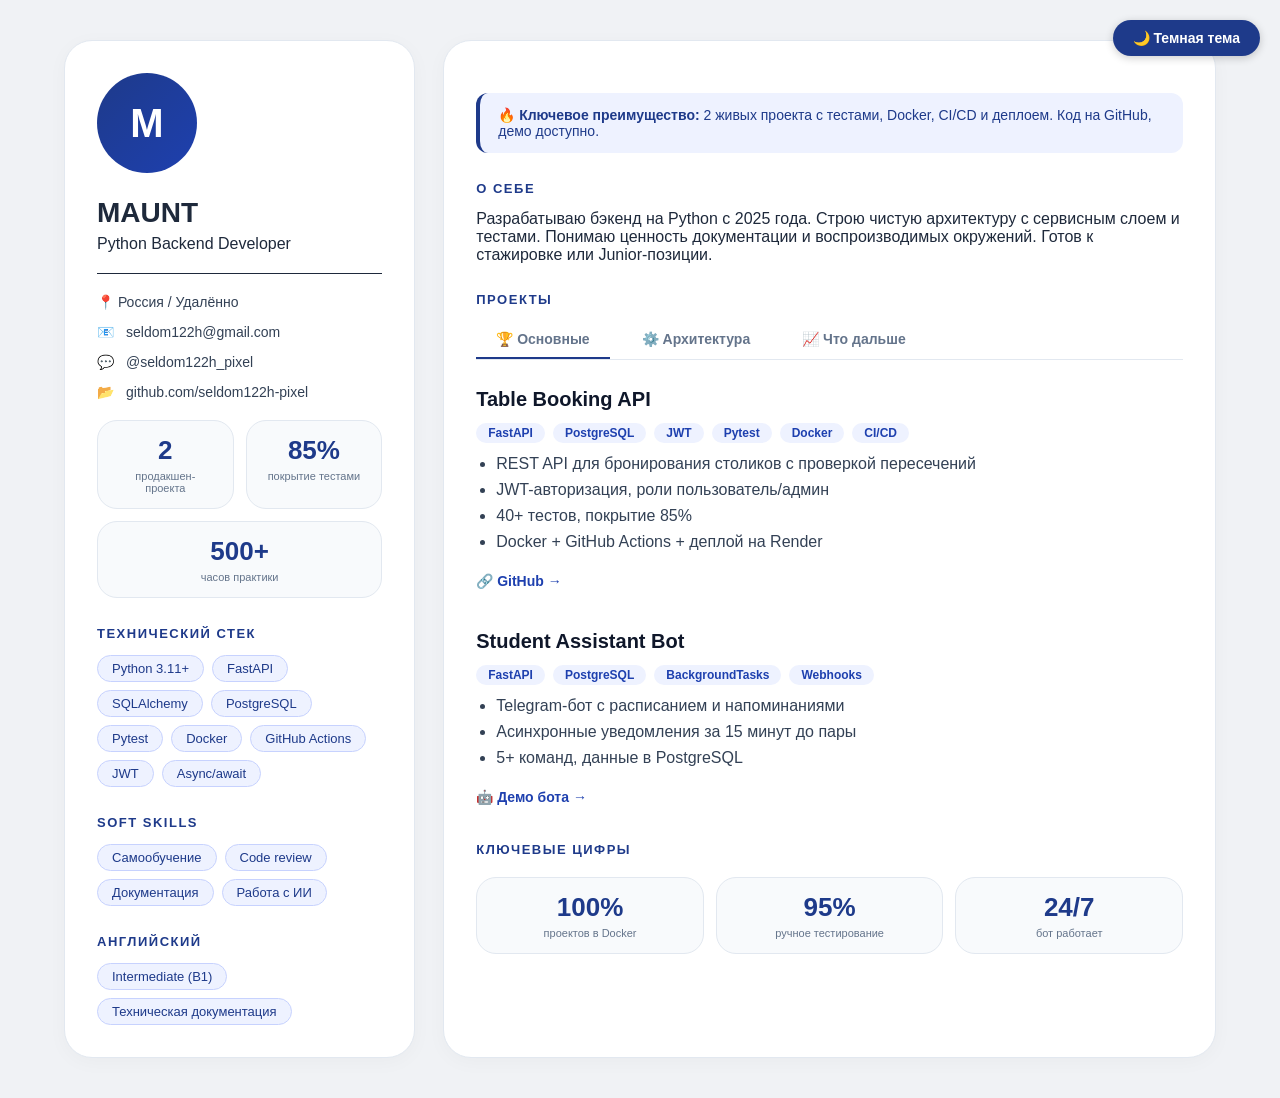
==== index.html @ f8ac6fe6 "add Резюме" ====
<!DOCTYPE html>
<html lang="ru">
<head>
    <meta charset="UTF-8">
    <meta name="viewport" content="width=device-width, initial-scale=1.0">
    <title>MAUNT | Python Backend Developer</title>
    <style>
        * {
            margin: 0;
            padding: 0;
            box-sizing: border-box;
        }

        body {
            font-family: 'Inter', -apple-system, BlinkMacSystemFont, 'Segoe UI', sans-serif;
            transition: background 0.3s ease, color 0.3s ease;
        }

        /* Light theme (default) */
        body.light {
            background: #f0f2f5;
            color: #1e293b;
        }
        body.light .sidebar,
        body.light .main-content {
            background: white;
            border: 1px solid #e2e8f0;
            box-shadow: 0 4px 20px rgba(0,0,0,0.03);
        }
        body.light .skill-tag {
            background: #eef2ff;
            border: 1px solid #c7d2fe;
            color: #1e3a8a;
        }
        body.light .stat-card {
            background: #f8fafc;
            border: 1px solid #e2e8f0;
        }
        body.light .code-block {
            background: #f1f5f9;
            border: 1px solid #e2e8f0;
            color: #0f172a;
        }
        body.light .highlight {
            background: #eef2ff;
            color: #1e3a8a;
        }
        body.light .contact-item,
        body.light .project-list li {
            color: #334155;
        }
        body.light .project-title {
            color: #0f172a;
        }

        /* Dark theme */
        body.dark {
            background: #0a0f1a;
            color: #e2e8f0;
        }
        body.dark .sidebar,
        body.dark .main-content {
            background: #0f172a;
            border: 1px solid #1e293b;
            box-shadow: 0 4px 20px rgba(0,0,0,0.3);
        }
        body.dark .skill-tag {
            background: #1e293b;
            border: 1px solid #334155;
            color: #93c5fd;
        }
        body.dark .stat-card {
            background: #0f172a;
            border: 1px solid #1e293b;
        }
        body.dark .code-block {
            background: #0a0f1a;
            border: 1px solid #1e293b;
            color: #cbd5e1;
        }
        body.dark .highlight {
            background: #1e2a4a;
            color: #93c5fd;
        }
        body.dark .contact-item,
        body.dark .project-list li {
            color: #cbd5e1;
        }
        body.dark .project-title {
            color: white;
        }
        body.dark .name {
            color: white;
        }
        body.dark .title {
            color: #60a5fa;
            border-bottom-color: #1e293b;
        }
        body.dark .section-title {
            color: #60a5fa;
        }
        body.dark .tab-btn {
            color: #94a3b8;
        }
        body.dark .tab-btn.active {
            color: #60a5fa;
            border-bottom-color: #3b82f6;
        }

        .container {
            max-width: 1200px;
            margin: 0 auto;
            padding: 40px 24px;
        }

        /* Theme toggle button */
        .theme-toggle {
            position: fixed;
            top: 20px;
            right: 20px;
            background: #1e3a8a;
            color: white;
            border: none;
            border-radius: 40px;
            padding: 10px 20px;
            font-size: 14px;
            font-weight: 600;
            cursor: pointer;
            z-index: 1000;
            transition: 0.2s;
            box-shadow: 0 2px 8px rgba(0,0,0,0.2);
        }
        .theme-toggle:hover {
            background: #1e40af;
            transform: scale(1.02);
        }
        body.dark .theme-toggle {
            background: #3b82f6;
        }

        /* Grid */
        .two-columns {
            display: grid;
            grid-template-columns: 1fr 2.2fr;
            gap: 28px;
        }

        /* Cards */
        .sidebar, .main-content {
            border-radius: 28px;
            padding: 32px;
            transition: all 0.2s;
        }

        /* Avatar - always dark blue */
        .avatar {
            width: 100px;
            height: 100px;
            background: linear-gradient(135deg, #1e3a8a, #1e40af);
            border-radius: 50%;
            display: flex;
            align-items: center;
            justify-content: center;
            margin-bottom: 24px;
        }
        .avatar span {
            font-size: 40px;
            font-weight: 600;
            color: white;
        }

        .name {
            font-size: 28px;
            font-weight: 700;
            margin-bottom: 6px;
        }
        .title {
            font-size: 16px;
            font-weight: 500;
            margin-bottom: 20px;
            padding-bottom: 20px;
            border-bottom: 1px solid;
        }

        /* Contact items */
        .contact-item {
            display: flex;
            align-items: center;
            gap: 12px;
            margin-bottom: 14px;
            font-size: 14px;
            transition: 0.2s;
        }
        .contact-item:hover {
            transform: translateX(4px);
        }
        body.light .contact-item:hover { color: #1e3a8a; }
        body.dark .contact-item:hover { color: white; }
        .contact-item a {
            text-decoration: none;
            transition: 0.2s;
        }
        body.light .contact-item a { color: #334155; }
        body.dark .contact-item a { color: #cbd5e1; }
        body.light .contact-item a:hover { color: #1e40af; }
        body.dark .contact-item a:hover { color: #60a5fa; }

        /* Section titles - dark blue accent always */
        .section-title {
            font-size: 13px;
            font-weight: 700;
            text-transform: uppercase;
            letter-spacing: 1.5px;
            color: #1e3a8a;
            margin: 28px 0 14px 0;
        }
        body.dark .section-title {
            color: #60a5fa;
        }

        /* Skills tags */
        .skill-list {
            display: flex;
            flex-wrap: wrap;
            gap: 8px;
        }
        .skill-tag {
            padding: 5px 14px;
            border-radius: 30px;
            font-size: 13px;
            font-weight: 500;
            transition: all 0.2s;
            cursor: default;
        }
        .skill-tag:hover {
            transform: scale(1.02);
        }
        body.light .skill-tag:hover {
            background: #dbeafe;
            border-color: #1e40af;
        }
        body.dark .skill-tag:hover {
            background: #334155;
            border-color: #3b82f6;
            color: white;
        }

        /* Stats cards */
        .stats {
            display: flex;
            gap: 12px;
            margin: 20px 0;
            flex-wrap: wrap;
        }
        .stat-card {
            border-radius: 20px;
            padding: 14px 18px;
            text-align: center;
            flex: 1;
            min-width: 90px;
            transition: 0.2s;
        }
        .stat-card:hover {
            transform: translateY(-3px);
        }
        body.light .stat-card:hover {
            border-color: #1e40af;
            background: white;
        }
        body.dark .stat-card:hover {
            border-color: #3b82f6;
            background: #1e2a4a;
        }
        .stat-number {
            font-size: 26px;
            font-weight: 700;
            color: #1e3a8a;
        }
        body.dark .stat-number {
            color: #60a5fa;
        }
        .stat-label {
            font-size: 11px;
            margin-top: 4px;
        }
        body.light .stat-label { color: #64748b; }
        body.dark .stat-label { color: #94a3b8; }

        /* Projects */
        .project {
            margin-bottom: 32px;
            padding: 4px 0;
        }
        .project-header {
            display: flex;
            justify-content: space-between;
            align-items: baseline;
            flex-wrap: wrap;
            margin-bottom: 8px;
        }
        .project-title {
            font-size: 20px;
            font-weight: 700;
        }
        .project-stack {
            display: flex;
            flex-wrap: wrap;
            gap: 8px;
            margin: 12px 0;
        }
        .project-stack span {
            padding: 3px 12px;
            border-radius: 20px;
            font-size: 12px;
            font-weight: 600;
        }
        body.light .project-stack span {
            background: #eef2ff;
            color: #1e40af;
        }
        body.dark .project-stack span {
            background: #1e293b;
            color: #93c5fd;
        }
        .project-list {
            padding-left: 20px;
            margin: 12px 0;
        }
        .project-list li {
            margin-bottom: 8px;
        }
        .project-link {
            display: inline-block;
            margin-top: 10px;
            font-weight: 600;
            font-size: 14px;
            transition: 0.2s;
            text-decoration: none;
        }
        body.light .project-link { color: #1e40af; }
        body.dark .project-link { color: #60a5fa; }
        .project-link:hover {
            transform: translateX(3px);
        }
        body.light .project-link:hover { color: #0f2b6d; }
        body.dark .project-link:hover { color: #93c5fd; }

        /* Highlight banner */
        .highlight {
            border-left: 4px solid #1e3a8a;
            padding: 14px 18px;
            border-radius: 12px;
            margin: 20px 0;
            font-size: 14px;
            font-weight: 500;
        }
        body.dark .highlight {
            border-left-color: #3b82f6;
        }

        /* Tabs */
        .tabs-container {
            display: flex;
            gap: 12px;
            margin-bottom: 24px;
            border-bottom: 1px solid;
        }
        body.light .tabs-container { border-bottom-color: #e2e8f0; }
        body.dark .tabs-container { border-bottom-color: #1e293b; }
        .tab-btn {
            background: none;
            border: none;
            padding: 10px 20px;
            font-size: 14px;
            font-weight: 600;
            cursor: pointer;
            transition: 0.2s;
            border-bottom: 2px solid transparent;
        }
        body.light .tab-btn { color: #64748b; }
        body.dark .tab-btn { color: #94a3b8; }
        .tab-btn:hover {
            color: #1e3a8a;
        }
        body.dark .tab-btn:hover { color: #93c5fd; }
        .tab-btn.active {
            color: #1e3a8a;
            border-bottom-color: #1e3a8a;
        }
        body.dark .tab-btn.active {
            color: #60a5fa;
            border-bottom-color: #3b82f6;
        }

        .tab-content {
            transition: 0.2s;
        }

        /* Code block */
        .code-block {
            border-radius: 12px;
            padding: 16px;
            font-family: 'Fira Code', monospace;
            font-size: 13px;
            overflow-x: auto;
            margin: 16px 0;
        }
        body.light .code-block {
            background: #f1f5f9;
            border: 1px solid #e2e8f0;
            color: #0f172a;
        }
        body.dark .code-block {
            background: #0a0f1a;
            border: 1px solid #1e293b;
            color: #cbd5e1;
        }

        hr {
            margin: 20px 0;
            border: none;
            border-top: 1px solid;
        }
        body.light hr { border-top-color: #e2e8f0; }
        body.dark hr { border-top-color: #1e293b; }

        @media (max-width: 900px) {
            .two-columns {
                grid-template-columns: 1fr;
            }
            .theme-toggle {
                top: 10px;
                right: 10px;
                padding: 6px 12px;
                font-size: 12px;
            }
        }
    </style>
</head>
<body class="light">
    <button class="theme-toggle" id="themeToggle">🌙 Темная тема</button>

    <div class="container">
        <div class="two-columns">
            <!-- LEFT COLUMN -->
            <div class="sidebar">
                <div class="avatar">
                    <span>M</span>
                </div>
                <div class="name">MAUNT</div>
                <div class="title">Python Backend Developer</div>

                <div class="contact-item">📍 Россия / Удалённо</div>
                <div class="contact-item">📧 <a href="mailto:seldom122h@gmail.com">seldom122h@gmail.com</a></div>
                <div class="contact-item">💬 <a href="https://t.me/seldom122h_pixel" target="_blank">@seldom122h_pixel</a></div>
                <div class="contact-item">📂 <a href="https://github.com/seldom122h-pixel" target="_blank">github.com/seldom122h-pixel</a></div>

                <div class="stats">
                    <div class="stat-card">
                        <div class="stat-number">2</div>
                        <div class="stat-label">продакшен-проекта</div>
                    </div>
                    <div class="stat-card">
                        <div class="stat-number">85%</div>
                        <div class="stat-label">покрытие тестами</div>
                    </div>
                    <div class="stat-card">
                        <div class="stat-number">500+</div>
                        <div class="stat-label">часов практики</div>
                    </div>
                </div>

                <div class="section-title">Технический стек</div>
                <div class="skill-list">
                    <span class="skill-tag">Python 3.11+</span>
                    <span class="skill-tag">FastAPI</span>
                    <span class="skill-tag">SQLAlchemy</span>
                    <span class="skill-tag">PostgreSQL</span>
                    <span class="skill-tag">Pytest</span>
                    <span class="skill-tag">Docker</span>
                    <span class="skill-tag">GitHub Actions</span>
                    <span class="skill-tag">JWT</span>
                    <span class="skill-tag">Async/await</span>
                </div>

                <div class="section-title">Soft skills</div>
                <div class="skill-list">
                    <span class="skill-tag">Самообучение</span>
                    <span class="skill-tag">Code review</span>
                    <span class="skill-tag">Документация</span>
                    <span class="skill-tag">Работа с ИИ</span>
                </div>

                <div class="section-title">Английский</div>
                <div class="skill-list">
                    <span class="skill-tag">Intermediate (B1)</span>
                    <span class="skill-tag">Техническая документация</span>
                </div>
            </div>

            <!-- RIGHT COLUMN -->
            <div class="main-content">
                <div class="highlight">
                    🔥 <strong>Ключевое преимущество:</strong> 2 живых проекта с тестами, Docker, CI/CD и деплоем. Код на GitHub, демо доступно.
                </div>

                <div class="section-title">О себе</div>
                <p>Разрабатываю бэкенд на Python с 2025 года. Строю чистую архитектуру с сервисным слоем и тестами. Понимаю ценность документации и воспроизводимых окружений. Готов к стажировке или Junior-позиции.</p>

                <div class="section-title">Проекты</div>
                <div class="tabs-container">
                    <button class="tab-btn active" data-tab="tab1">🏆 Основные</button>
                    <button class="tab-btn" data-tab="tab2">⚙️ Архитектура</button>
                    <button class="tab-btn" data-tab="tab3">📈 Что дальше</button>
                </div>

                <div id="tab1" class="tab-content">
                    <div class="project">
                        <div class="project-header">
                            <div class="project-title">Table Booking API</div>
                        </div>
                        <div class="project-stack">
                            <span>FastAPI</span><span>PostgreSQL</span><span>JWT</span><span>Pytest</span><span>Docker</span><span>CI/CD</span>
                        </div>
                        <ul class="project-list">
                            <li>REST API для бронирования столиков с проверкой пересечений</li>
                            <li>JWT-авторизация, роли пользователь/админ</li>
                            <li>40+ тестов, покрытие 85%</li>
                            <li>Docker + GitHub Actions + деплой на Render</li>
                        </ul>
                        <a href="#" class="project-link">🔗 GitHub →</a>
                    </div>

                    <div class="project">
                        <div class="project-header">
                            <div class="project-title">Student Assistant Bot</div>
                        </div>
                        <div class="project-stack">
                            <span>FastAPI</span><span>PostgreSQL</span><span>BackgroundTasks</span><span>Webhooks</span>
                        </div>
                        <ul class="project-list">
                            <li>Telegram-бот с расписанием и напоминаниями</li>
                            <li>Асинхронные уведомления за 15 минут до пары</li>
                            <li>5+ команд, данные в PostgreSQL</li>
                        </ul>
                        <a href="#" class="project-link">🤖 Демо бота →</a>
                    </div>
                </div>

                <div id="tab2" class="tab-content" style="display: none;">
                    <ul class="project-list">
                        <li><strong>Service Layer</strong> — бизнес-логика вынесена из эндпоинтов</li>
                        <li><strong>Repository pattern</strong> — абстракция над SQLAlchemy</li>
                        <li><strong>DI через Depends</strong> (FastAPI)</li>
                        <li><strong>Alembic</strong> — версионирование схемы БД</li>
                        <li><strong>Ruff + pre-commit</strong> — единый стиль кода</li>
                    </ul>
                    <div class="code-block">
                        # Пример сервисного слоя<br>
                        class BookingService:<br>
                        &nbsp;&nbsp;&nbsp;&nbsp;def create_booking(self, data):<br>
                        &nbsp;&nbsp;&nbsp;&nbsp;&nbsp;&nbsp;&nbsp;&nbsp;if self._is_conflict(data):<br>
                        &nbsp;&nbsp;&nbsp;&nbsp;&nbsp;&nbsp;&nbsp;&nbsp;&nbsp;&nbsp;&nbsp;&nbsp;raise ConflictError()<br>
                        &nbsp;&nbsp;&nbsp;&nbsp;&nbsp;&nbsp;&nbsp;&nbsp;return self.repo.create(data)
                    </div>
                </div>

                <div id="tab3" class="tab-content" style="display: none;">
                    <div class="skill-list" style="margin-bottom: 16px;">
                        <span class="skill-tag">async/asyncpg</span>
                        <span class="skill-tag">Kafka (basic)</span>
                        <span class="skill-tag">K8s (minikube)</span>
                        <span class="skill-tag">Prometheus</span>
                    </div>
                    <p style="font-size: 14px;">Ежедневно практикуюсь, читаю статьи. Следующие 6 месяцев — углубление в асинхронность и микросервисы.</p>
                </div>

                <div class="section-title">Ключевые цифры</div>
                <div class="stats">
                    <div class="stat-card">
                        <div class="stat-number">100%</div>
                        <div class="stat-label">проектов в Docker</div>
                    </div>
                    <div class="stat-card">
                        <div class="stat-number">95%</div>
                        <div class="stat-label">ручное тестирование</div>
                    </div>
                    <div class="stat-card">
                        <div class="stat-number">24/7</div>
                        <div class="stat-label">бот работает</div>
                    </div>
                </div>
            </div>
        </div>
    </div>

    <script>
        // Theme toggle
        const themeToggle = document.getElementById('themeToggle');
        const body = document.body;

        themeToggle.addEventListener('click', () => {
            if (body.classList.contains('light')) {
                body.classList.remove('light');
                body.classList.add('dark');
                themeToggle.textContent = '☀️ Светлая тема';
            } else {
                body.classList.remove('dark');
                body.classList.add('light');
                themeToggle.textContent = '🌙 Темная тема';
            }
        });

        // Tabs logic
        const tabs = document.querySelectorAll('.tab-btn');
        const contents = document.querySelectorAll('.tab-content');

        tabs.forEach(btn => {
            btn.addEventListener('click', () => {
                const tabId = btn.getAttribute('data-tab');
                tabs.forEach(b => b.classList.remove('active'));
                contents.forEach(c => c.style.display = 'none');
                btn.classList.add('active');
                document.getElementById(tabId).style.display = 'block';
            });
        });
    </script>
</body>
</html>
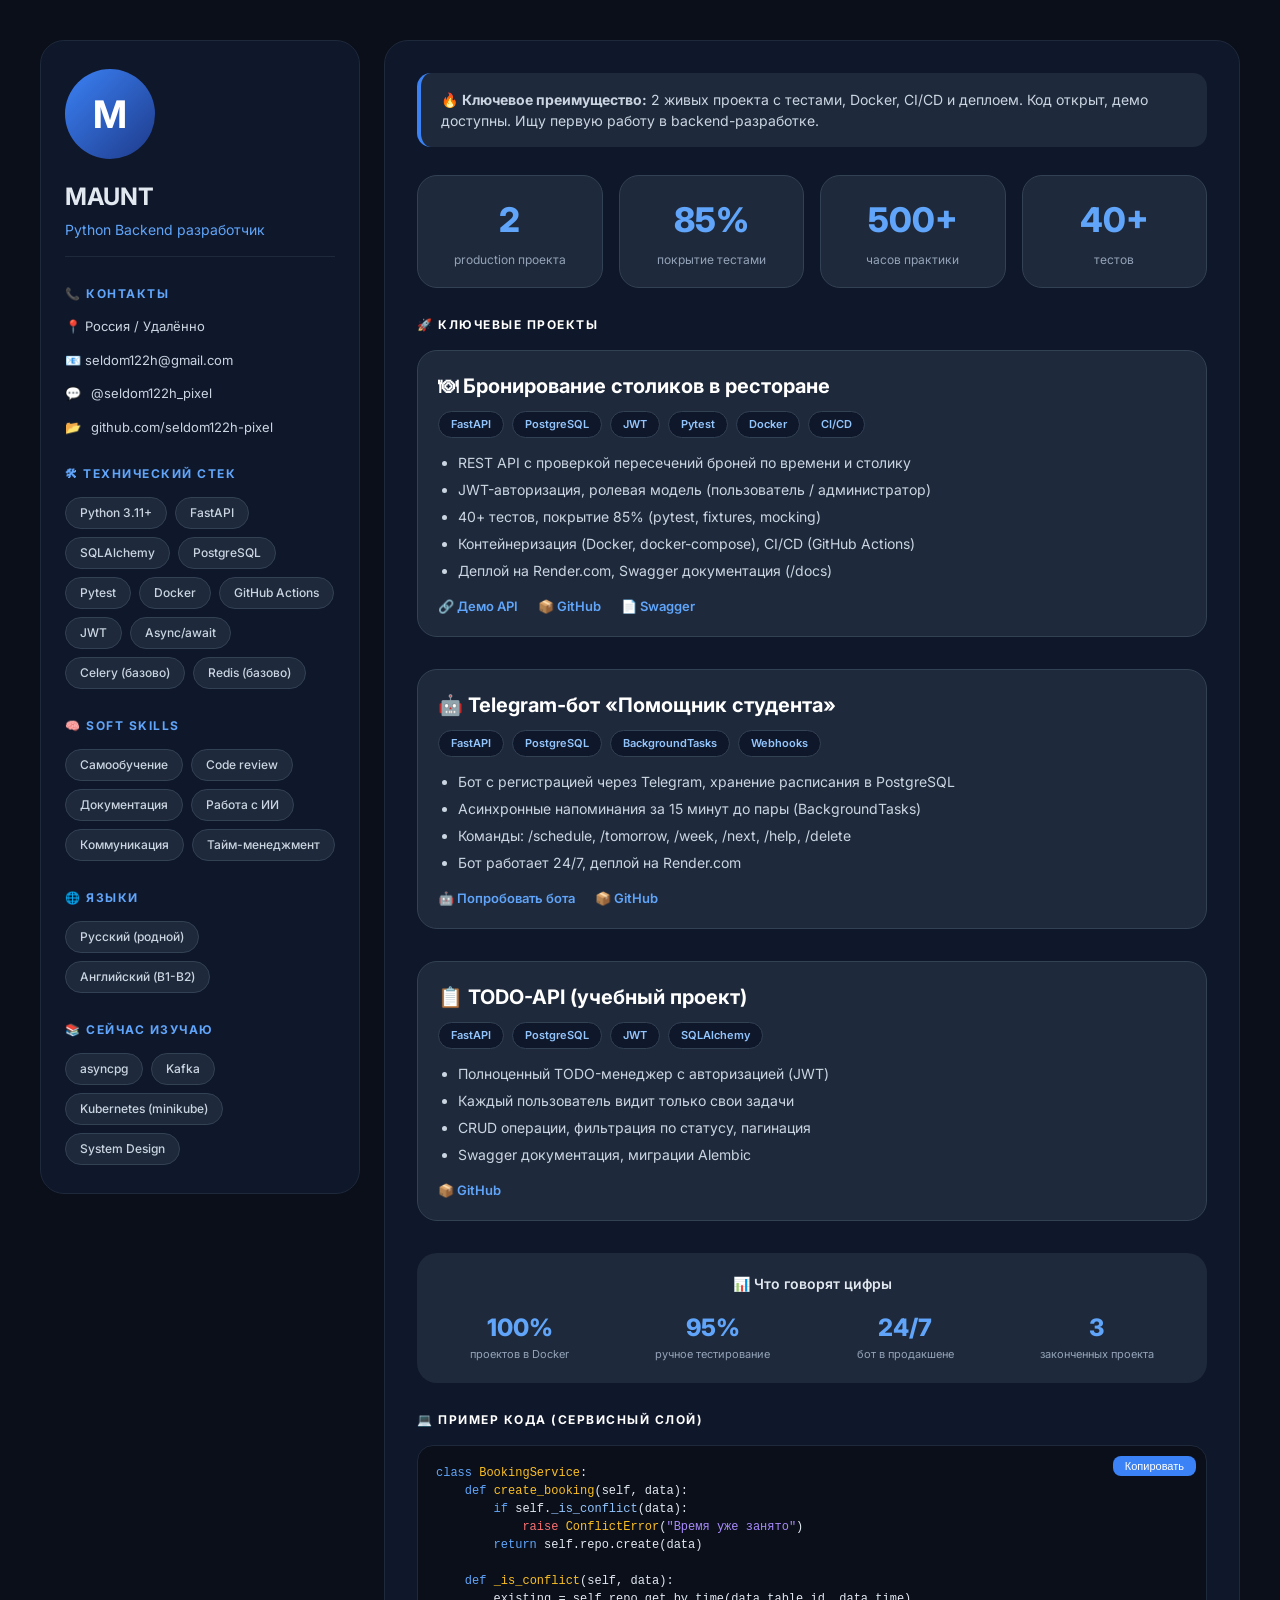
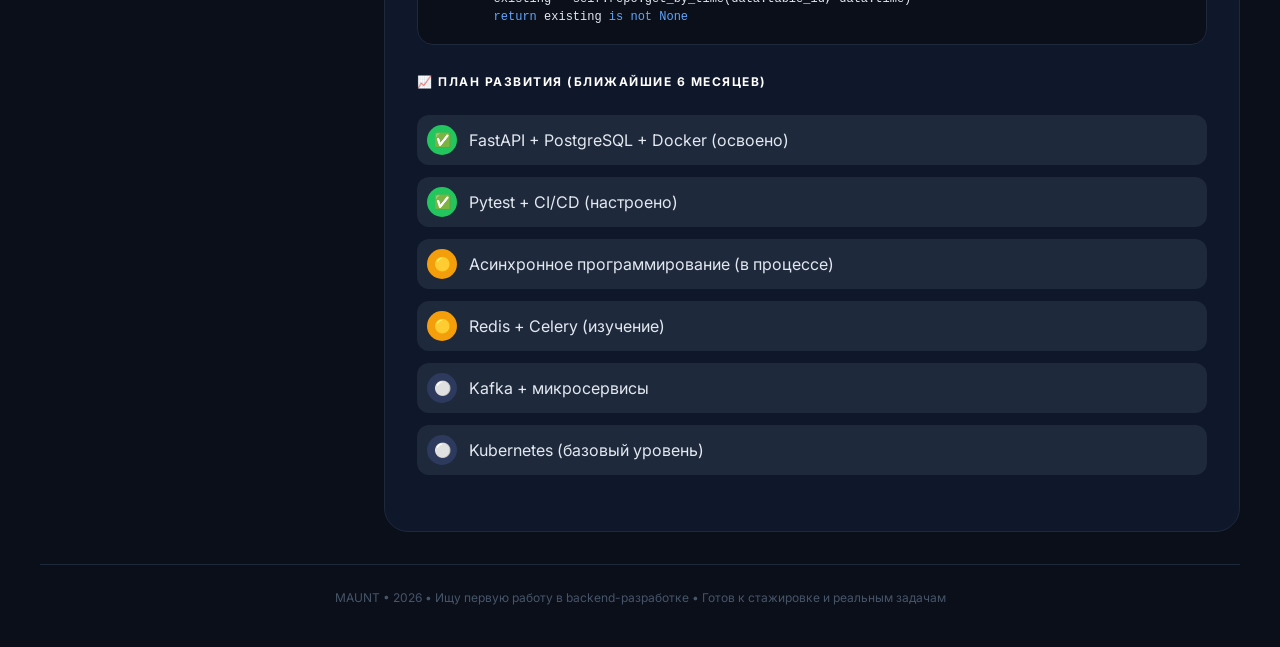
==== commit 3f547a14: "Изменил резюме" ====
--- a/index.html
+++ b/index.html
@@ -3,7 +3,8 @@
 <head>
     <meta charset="UTF-8">
     <meta name="viewport" content="width=device-width, initial-scale=1.0">
-    <title>MAUNT | Python Backend Developer</title>
+    <title>MAUNT | Python Backend разработчик</title>
+    <link href="https://fonts.googleapis.com/css2?family=Inter:opsz,wght@14..32,400;14..32,500;14..32,600;14..32,700;14..32,800&display=swap" rel="stylesheet">
     <style>
         * {
             margin: 0;
@@ -12,453 +13,436 @@
         }
 
         body {
-            font-family: 'Inter', -apple-system, BlinkMacSystemFont, 'Segoe UI', sans-serif;
-            transition: background 0.3s ease, color 0.3s ease;
-        }
-
-        /* Light theme (default) */
-        body.light {
-            background: #f0f2f5;
-            color: #1e293b;
-        }
-        body.light .sidebar,
-        body.light .main-content {
-            background: white;
-            border: 1px solid #e2e8f0;
-            box-shadow: 0 4px 20px rgba(0,0,0,0.03);
-        }
-        body.light .skill-tag {
-            background: #eef2ff;
-            border: 1px solid #c7d2fe;
-            color: #1e3a8a;
-        }
-        body.light .stat-card {
-            background: #f8fafc;
-            border: 1px solid #e2e8f0;
-        }
-        body.light .code-block {
-            background: #f1f5f9;
-            border: 1px solid #e2e8f0;
-            color: #0f172a;
-        }
-        body.light .highlight {
-            background: #eef2ff;
-            color: #1e3a8a;
-        }
-        body.light .contact-item,
-        body.light .project-list li {
-            color: #334155;
-        }
-        body.light .project-title {
-            color: #0f172a;
-        }
-
-        /* Dark theme */
-        body.dark {
+            font-family: 'Inter', sans-serif;
             background: #0a0f1a;
             color: #e2e8f0;
-        }
-        body.dark .sidebar,
-        body.dark .main-content {
-            background: #0f172a;
-            border: 1px solid #1e293b;
-            box-shadow: 0 4px 20px rgba(0,0,0,0.3);
-        }
-        body.dark .skill-tag {
-            background: #1e293b;
-            border: 1px solid #334155;
-            color: #93c5fd;
-        }
-        body.dark .stat-card {
-            background: #0f172a;
-            border: 1px solid #1e293b;
-        }
-        body.dark .code-block {
-            background: #0a0f1a;
-            border: 1px solid #1e293b;
-            color: #cbd5e1;
-        }
-        body.dark .highlight {
-            background: #1e2a4a;
-            color: #93c5fd;
-        }
-        body.dark .contact-item,
-        body.dark .project-list li {
-            color: #cbd5e1;
-        }
-        body.dark .project-title {
-            color: white;
-        }
-        body.dark .name {
-            color: white;
-        }
-        body.dark .title {
-            color: #60a5fa;
-            border-bottom-color: #1e293b;
-        }
-        body.dark .section-title {
-            color: #60a5fa;
-        }
-        body.dark .tab-btn {
-            color: #94a3b8;
-        }
-        body.dark .tab-btn.active {
-            color: #60a5fa;
-            border-bottom-color: #3b82f6;
+            line-height: 1.5;
+            padding: 40px 20px;
         }
 
         .container {
             max-width: 1200px;
             margin: 0 auto;
-            padding: 40px 24px;
-        }
-
-        /* Theme toggle button */
-        .theme-toggle {
-            position: fixed;
-            top: 20px;
-            right: 20px;
-            background: #1e3a8a;
-            color: white;
-            border: none;
-            border-radius: 40px;
-            padding: 10px 20px;
-            font-size: 14px;
-            font-weight: 600;
-            cursor: pointer;
-            z-index: 1000;
-            transition: 0.2s;
-            box-shadow: 0 2px 8px rgba(0,0,0,0.2);
-        }
-        .theme-toggle:hover {
-            background: #1e40af;
-            transform: scale(1.02);
-        }
-        body.dark .theme-toggle {
-            background: #3b82f6;
-        }
-
-        /* Grid */
+        }
+
+        /* ДВЕ КОЛОНКИ */
         .two-columns {
             display: grid;
-            grid-template-columns: 1fr 2.2fr;
-            gap: 28px;
-        }
-
-        /* Cards */
-        .sidebar, .main-content {
-            border-radius: 28px;
+            grid-template-columns: 320px 1fr;
+            gap: 24px;
+        }
+
+        /* ЛЕВАЯ КОЛОНКА */
+        .sidebar {
+            background: #0f172a;
+            border-radius: 24px;
+            padding: 28px 24px;
+            border: 1px solid #1e293b;
+            height: fit-content;
+            position: sticky;
+            top: 20px;
+        }
+
+        /* ПРАВАЯ КОЛОНКА */
+        .main-content {
+            background: #0f172a;
+            border-radius: 24px;
             padding: 32px;
-            transition: all 0.2s;
-        }
-
-        /* Avatar - always dark blue */
+            border: 1px solid #1e293b;
+        }
+
+        /* Аватар с пульсацией */
         .avatar {
-            width: 100px;
-            height: 100px;
-            background: linear-gradient(135deg, #1e3a8a, #1e40af);
+            width: 90px;
+            height: 90px;
+            background: linear-gradient(135deg, #3b82f6, #1e3a8a);
             border-radius: 50%;
             display: flex;
             align-items: center;
             justify-content: center;
-            margin-bottom: 24px;
+            margin-bottom: 20px;
+            cursor: pointer;
+            transition: 0.3s;
+            animation: pulse 2s infinite;
+        }
+        @keyframes pulse {
+            0% { box-shadow: 0 0 0 0 rgba(59,130,246,0.4); }
+            70% { box-shadow: 0 0 0 10px rgba(59,130,246,0); }
+            100% { box-shadow: 0 0 0 0 rgba(59,130,246,0); }
+        }
+        .avatar:hover {
+            transform: scale(1.05);
         }
         .avatar span {
-            font-size: 40px;
-            font-weight: 600;
+            font-size: 38px;
+            font-weight: 700;
             color: white;
         }
 
         .name {
-            font-size: 28px;
+            font-size: 24px;
             font-weight: 700;
-            margin-bottom: 6px;
-        }
+            margin-bottom: 4px;
+        }
+
         .title {
-            font-size: 16px;
-            font-weight: 500;
+            font-size: 14px;
+            color: #60a5fa;
             margin-bottom: 20px;
-            padding-bottom: 20px;
-            border-bottom: 1px solid;
-        }
-
-        /* Contact items */
+            padding-bottom: 16px;
+            border-bottom: 1px solid #1e293b;
+        }
+
+        /* Контакты с интерактивом */
         .contact-item {
             display: flex;
             align-items: center;
-            gap: 12px;
+            gap: 10px;
             margin-bottom: 14px;
-            font-size: 14px;
+            font-size: 13px;
+            color: #cbd5e1;
             transition: 0.2s;
+            cursor: pointer;
         }
         .contact-item:hover {
-            transform: translateX(4px);
-        }
-        body.light .contact-item:hover { color: #1e3a8a; }
-        body.dark .contact-item:hover { color: white; }
+            transform: translateX(5px);
+            color: white;
+        }
         .contact-item a {
+            color: #cbd5e1;
             text-decoration: none;
-            transition: 0.2s;
-        }
-        body.light .contact-item a { color: #334155; }
-        body.dark .contact-item a { color: #cbd5e1; }
-        body.light .contact-item a:hover { color: #1e40af; }
-        body.dark .contact-item a:hover { color: #60a5fa; }
-
-        /* Section titles - dark blue accent always */
+        }
+        .contact-item a:hover {
+            color: white;
+        }
+
         .section-title {
-            font-size: 13px;
+            font-size: 12px;
             font-weight: 700;
             text-transform: uppercase;
             letter-spacing: 1.5px;
-            color: #1e3a8a;
+            color: #60a5fa;
             margin: 28px 0 14px 0;
         }
-        body.dark .section-title {
-            color: #60a5fa;
-        }
-
-        /* Skills tags */
-        .skill-list {
+        .section-title:first-of-type {
+            margin-top: 0;
+        }
+
+        /* Теги навыков с анимацией */
+        .skills {
             display: flex;
             flex-wrap: wrap;
             gap: 8px;
         }
-        .skill-tag {
-            padding: 5px 14px;
+        .skill {
+            background: #1e293b;
+            border: 1px solid #334155;
+            padding: 6px 14px;
             border-radius: 30px;
-            font-size: 13px;
+            font-size: 12px;
             font-weight: 500;
+            color: #cbd5e1;
             transition: all 0.2s;
             cursor: default;
         }
-        .skill-tag:hover {
-            transform: scale(1.02);
-        }
-        body.light .skill-tag:hover {
-            background: #dbeafe;
-            border-color: #1e40af;
-        }
-        body.dark .skill-tag:hover {
-            background: #334155;
+        .skill:hover {
+            background: #2d3a5e;
             border-color: #3b82f6;
-            color: white;
-        }
-
-        /* Stats cards */
+            transform: scale(1.03);
+            color: white;
+        }
+
+        /* Статистика */
         .stats {
             display: flex;
-            gap: 12px;
-            margin: 20px 0;
-            flex-wrap: wrap;
+            gap: 16px;
+            margin: 24px 0 28px 0;
         }
         .stat-card {
+            background: #1e293b;
             border-radius: 20px;
-            padding: 14px 18px;
+            padding: 18px 12px;
             text-align: center;
             flex: 1;
-            min-width: 90px;
+            border: 1px solid #334155;
+            transition: all 0.2s;
+            cursor: default;
+        }
+        .stat-card:hover {
+            transform: translateY(-5px);
+            border-color: #3b82f6;
+            background: #253450;
+        }
+        .stat-number {
+            font-size: 34px;
+            font-weight: 800;
+            color: #60a5fa;
+        }
+        .stat-label {
+            font-size: 12px;
+            color: #94a3b8;
+            margin-top: 6px;
+        }
+
+        /* Блок преимущества с интерактивом */
+        .highlight {
+            background: #1e293b;
+            border-left: 4px solid #3b82f6;
+            padding: 16px 20px;
+            border-radius: 14px;
+            margin-bottom: 28px;
+            font-size: 14px;
+            color: #cbd5e1;
             transition: 0.2s;
         }
-        .stat-card:hover {
-            transform: translateY(-3px);
-        }
-        body.light .stat-card:hover {
-            border-color: #1e40af;
-            background: white;
-        }
-        body.dark .stat-card:hover {
-            border-color: #3b82f6;
-            background: #1e2a4a;
-        }
-        .stat-number {
-            font-size: 26px;
-            font-weight: 700;
-            color: #1e3a8a;
-        }
-        body.dark .stat-number {
-            color: #60a5fa;
-        }
-        .stat-label {
-            font-size: 11px;
-            margin-top: 4px;
-        }
-        body.light .stat-label { color: #64748b; }
-        body.dark .stat-label { color: #94a3b8; }
-
-        /* Projects */
+        .highlight:hover {
+            background: #253450;
+            transform: translateX(3px);
+        }
+
+        /* Проекты (развернутые) */
         .project {
             margin-bottom: 32px;
-            padding: 4px 0;
-        }
-        .project-header {
-            display: flex;
-            justify-content: space-between;
-            align-items: baseline;
-            flex-wrap: wrap;
-            margin-bottom: 8px;
+            padding: 20px;
+            border-radius: 20px;
+            background: #1e293b;
+            border: 1px solid #334155;
+            transition: all 0.2s;
+        }
+        .project:hover {
+            transform: translateX(5px);
+            border-color: #3b82f6;
+            background: #253450;
         }
         .project-title {
             font-size: 20px;
             font-weight: 700;
+            color: white;
+            margin-bottom: 10px;
         }
         .project-stack {
             display: flex;
             flex-wrap: wrap;
             gap: 8px;
-            margin: 12px 0;
+            margin-bottom: 14px;
         }
         .project-stack span {
-            padding: 3px 12px;
+            background: #0f172a;
+            padding: 4px 12px;
             border-radius: 20px;
-            font-size: 12px;
+            font-size: 11px;
             font-weight: 600;
-        }
-        body.light .project-stack span {
-            background: #eef2ff;
-            color: #1e40af;
-        }
-        body.dark .project-stack span {
+            color: #93c5fd;
+            border: 1px solid #334155;
+        }
+        .project ul {
+            margin-left: 20px;
+            margin-bottom: 16px;
+            font-size: 14px;
+            color: #cbd5e1;
+        }
+        .project li {
+            margin-bottom: 6px;
+        }
+        .project-links {
+            display: flex;
+            gap: 20px;
+        }
+        .project-links a {
+            color: #60a5fa;
+            text-decoration: none;
+            font-size: 13px;
+            font-weight: 600;
+            transition: 0.2s;
+        }
+        .project-links a:hover {
+            color: white;
+            transform: translateX(3px);
+            display: inline-block;
+        }
+
+        /* Блок "Что говорят цифры" */
+        .metrics {
             background: #1e293b;
-            color: #93c5fd;
-        }
-        .project-list {
-            padding-left: 20px;
-            margin: 12px 0;
-        }
-        .project-list li {
-            margin-bottom: 8px;
-        }
-        .project-link {
-            display: inline-block;
-            margin-top: 10px;
-            font-weight: 600;
-            font-size: 14px;
-            transition: 0.2s;
-            text-decoration: none;
-        }
-        body.light .project-link { color: #1e40af; }
-        body.dark .project-link { color: #60a5fa; }
-        .project-link:hover {
-            transform: translateX(3px);
-        }
-        body.light .project-link:hover { color: #0f2b6d; }
-        body.dark .project-link:hover { color: #93c5fd; }
-
-        /* Highlight banner */
-        .highlight {
-            border-left: 4px solid #1e3a8a;
-            padding: 14px 18px;
-            border-radius: 12px;
-            margin: 20px 0;
-            font-size: 14px;
-            font-weight: 500;
-        }
-        body.dark .highlight {
-            border-left-color: #3b82f6;
-        }
-
-        /* Tabs */
-        .tabs-container {
-            display: flex;
-            gap: 12px;
-            margin-bottom: 24px;
-            border-bottom: 1px solid;
-        }
-        body.light .tabs-container { border-bottom-color: #e2e8f0; }
-        body.dark .tabs-container { border-bottom-color: #1e293b; }
-        .tab-btn {
-            background: none;
-            border: none;
-            padding: 10px 20px;
-            font-size: 14px;
-            font-weight: 600;
-            cursor: pointer;
-            transition: 0.2s;
-            border-bottom: 2px solid transparent;
-        }
-        body.light .tab-btn { color: #64748b; }
-        body.dark .tab-btn { color: #94a3b8; }
-        .tab-btn:hover {
-            color: #1e3a8a;
-        }
-        body.dark .tab-btn:hover { color: #93c5fd; }
-        .tab-btn.active {
-            color: #1e3a8a;
-            border-bottom-color: #1e3a8a;
-        }
-        body.dark .tab-btn.active {
+            border-radius: 20px;
+            padding: 20px;
+            margin: 28px 0;
+            text-align: center;
+        }
+        .metrics-grid {
+            display: flex;
+            justify-content: space-around;
+            flex-wrap: wrap;
+            gap: 20px;
+            margin-top: 16px;
+        }
+        .metric-item {
+            text-align: center;
+        }
+        .metric-value {
+            font-size: 24px;
+            font-weight: 800;
             color: #60a5fa;
-            border-bottom-color: #3b82f6;
-        }
-
-        .tab-content {
-            transition: 0.2s;
-        }
-
-        /* Code block */
+        }
+        .metric-label {
+            font-size: 11px;
+            color: #94a3b8;
+        }
+
+        /* Код с копированием */
         .code-block {
-            border-radius: 12px;
-            padding: 16px;
-            font-family: 'Fira Code', monospace;
-            font-size: 13px;
-            overflow-x: auto;
-            margin: 16px 0;
-        }
-        body.light .code-block {
-            background: #f1f5f9;
-            border: 1px solid #e2e8f0;
-            color: #0f172a;
-        }
-        body.dark .code-block {
             background: #0a0f1a;
             border: 1px solid #1e293b;
-            color: #cbd5e1;
-        }
-
-        hr {
-            margin: 20px 0;
+            border-radius: 16px;
+            padding: 18px;
+            font-family: 'Fira Code', monospace;
+            font-size: 12px;
+            overflow-x: auto;
+            margin: 16px 0 24px 0;
+            position: relative;
+        }
+        .copy-btn {
+            position: absolute;
+            top: 10px;
+            right: 10px;
+            background: #3b82f6;
             border: none;
-            border-top: 1px solid;
-        }
-        body.light hr { border-top-color: #e2e8f0; }
-        body.dark hr { border-top-color: #1e293b; }
-
-        @media (max-width: 900px) {
+            color: white;
+            padding: 4px 12px;
+            border-radius: 8px;
+            font-size: 11px;
+            cursor: pointer;
+        }
+        .copy-btn:hover {
+            background: #2563eb;
+        }
+
+        /* План развития */
+        .roadmap {
+            margin: 24px 0;
+        }
+        .roadmap-item {
+            display: flex;
+            align-items: center;
+            gap: 12px;
+            margin-bottom: 12px;
+            padding: 10px;
+            background: #1e293b;
+            border-radius: 12px;
+            transition: 0.2s;
+        }
+        .roadmap-item:hover {
+            transform: translateX(5px);
+            background: #253450;
+        }
+        .roadmap-status {
+            width: 30px;
+            height: 30px;
+            background: #2d3a5e;
+            border-radius: 50%;
+            display: flex;
+            align-items: center;
+            justify-content: center;
+            font-size: 14px;
+        }
+        .roadmap-status.done {
+            background: #22c55e;
+            color: white;
+        }
+        .roadmap-status.progress {
+            background: #f59e0b;
+            color: white;
+        }
+
+        .footer {
+            text-align: center;
+            margin-top: 32px;
+            padding-top: 24px;
+            font-size: 12px;
+            color: #475569;
+            border-top: 1px solid #1e293b;
+        }
+
+        @media (max-width: 800px) {
             .two-columns {
                 grid-template-columns: 1fr;
             }
-            .theme-toggle {
-                top: 10px;
-                right: 10px;
-                padding: 6px 12px;
-                font-size: 12px;
+            .stats {
+                flex-direction: column;
+            }
+            .sidebar {
+                position: static;
             }
         }
     </style>
 </head>
-<body class="light">
-    <button class="theme-toggle" id="themeToggle">🌙 Темная тема</button>
-
+<body>
     <div class="container">
         <div class="two-columns">
-            <!-- LEFT COLUMN -->
+            <!-- ЛЕВАЯ КОЛОНКА -->
             <div class="sidebar">
                 <div class="avatar">
                     <span>M</span>
                 </div>
                 <div class="name">MAUNT</div>
-                <div class="title">Python Backend Developer</div>
-
+                <div class="title">Python Backend разработчик</div>
+
+                <div class="section-title">📞 Контакты</div>
                 <div class="contact-item">📍 Россия / Удалённо</div>
-                <div class="contact-item">📧 <a href="mailto:seldom122h@gmail.com">seldom122h@gmail.com</a></div>
+                <div class="contact-item">📧 seldom122h@gmail.com</div>
                 <div class="contact-item">💬 <a href="https://t.me/seldom122h_pixel" target="_blank">@seldom122h_pixel</a></div>
                 <div class="contact-item">📂 <a href="https://github.com/seldom122h-pixel" target="_blank">github.com/seldom122h-pixel</a></div>
+
+                <div class="section-title">🛠 Технический стек</div>
+                <div class="skills">
+                    <span class="skill">Python 3.11+</span>
+                    <span class="skill">FastAPI</span>
+                    <span class="skill">SQLAlchemy</span>
+                    <span class="skill">PostgreSQL</span>
+                    <span class="skill">Pytest</span>
+                    <span class="skill">Docker</span>
+                    <span class="skill">GitHub Actions</span>
+                    <span class="skill">JWT</span>
+                    <span class="skill">Async/await</span>
+                    <span class="skill">Celery (базово)</span>
+                    <span class="skill">Redis (базово)</span>
+                </div>
+
+                <div class="section-title">🧠 Soft skills</div>
+                <div class="skills">
+                    <span class="skill">Самообучение</span>
+                    <span class="skill">Code review</span>
+                    <span class="skill">Документация</span>
+                    <span class="skill">Работа с ИИ</span>
+                    <span class="skill">Коммуникация</span>
+                    <span class="skill">Тайм-менеджмент</span>
+                </div>
+
+                <div class="section-title">🌐 Языки</div>
+                <div class="skills">
+                    <span class="skill">Русский (родной)</span>
+                    <span class="skill">Английский (B1-B2)</span>
+                </div>
+
+                <div class="section-title">📚 Сейчас изучаю</div>
+                <div class="skills">
+                    <span class="skill">asyncpg</span>
+                    <span class="skill">Kafka</span>
+                    <span class="skill">Kubernetes (minikube)</span>
+                    <span class="skill">System Design</span>
+                </div>
+            </div>
+
+            <!-- ПРАВАЯ КОЛОНКА -->
+            <div class="main-content">
+                <div class="highlight">
+                    🔥 <strong>Ключевое преимущество:</strong> 2 живых проекта с тестами, Docker, CI/CD и деплоем. Код открыт, демо доступны. Ищу первую работу в backend-разработке.
+                </div>
 
                 <div class="stats">
                     <div class="stat-card">
                         <div class="stat-number">2</div>
-                        <div class="stat-label">продакшен-проекта</div>
+                        <div class="stat-label">production проекта</div>
                     </div>
                     <div class="stat-card">
                         <div class="stat-number">85%</div>
@@ -468,162 +452,153 @@
                         <div class="stat-number">500+</div>
                         <div class="stat-label">часов практики</div>
                     </div>
-                </div>
-
-                <div class="section-title">Технический стек</div>
-                <div class="skill-list">
-                    <span class="skill-tag">Python 3.11+</span>
-                    <span class="skill-tag">FastAPI</span>
-                    <span class="skill-tag">SQLAlchemy</span>
-                    <span class="skill-tag">PostgreSQL</span>
-                    <span class="skill-tag">Pytest</span>
-                    <span class="skill-tag">Docker</span>
-                    <span class="skill-tag">GitHub Actions</span>
-                    <span class="skill-tag">JWT</span>
-                    <span class="skill-tag">Async/await</span>
-                </div>
-
-                <div class="section-title">Soft skills</div>
-                <div class="skill-list">
-                    <span class="skill-tag">Самообучение</span>
-                    <span class="skill-tag">Code review</span>
-                    <span class="skill-tag">Документация</span>
-                    <span class="skill-tag">Работа с ИИ</span>
-                </div>
-
-                <div class="section-title">Английский</div>
-                <div class="skill-list">
-                    <span class="skill-tag">Intermediate (B1)</span>
-                    <span class="skill-tag">Техническая документация</span>
-                </div>
-            </div>
-
-            <!-- RIGHT COLUMN -->
-            <div class="main-content">
-                <div class="highlight">
-                    🔥 <strong>Ключевое преимущество:</strong> 2 живых проекта с тестами, Docker, CI/CD и деплоем. Код на GitHub, демо доступно.
-                </div>
-
-                <div class="section-title">О себе</div>
-                <p>Разрабатываю бэкенд на Python с 2025 года. Строю чистую архитектуру с сервисным слоем и тестами. Понимаю ценность документации и воспроизводимых окружений. Готов к стажировке или Junior-позиции.</p>
-
-                <div class="section-title">Проекты</div>
-                <div class="tabs-container">
-                    <button class="tab-btn active" data-tab="tab1">🏆 Основные</button>
-                    <button class="tab-btn" data-tab="tab2">⚙️ Архитектура</button>
-                    <button class="tab-btn" data-tab="tab3">📈 Что дальше</button>
-                </div>
-
-                <div id="tab1" class="tab-content">
-                    <div class="project">
-                        <div class="project-header">
-                            <div class="project-title">Table Booking API</div>
+                    <div class="stat-card">
+                        <div class="stat-number">40+</div>
+                        <div class="stat-label">тестов</div>
+                    </div>
+                </div>
+
+                <div class="section-title" style="color: white; margin-bottom: 16px;">🚀 Ключевые проекты</div>
+
+                <div class="project">
+                    <div class="project-title">🍽 Бронирование столиков в ресторане</div>
+                    <div class="project-stack">
+                        <span>FastAPI</span><span>PostgreSQL</span><span>JWT</span><span>Pytest</span><span>Docker</span><span>CI/CD</span>
+                    </div>
+                    <ul>
+                        <li>REST API с проверкой пересечений броней по времени и столику</li>
+                        <li>JWT-авторизация, ролевая модель (пользователь / администратор)</li>
+                        <li>40+ тестов, покрытие 85% (pytest, fixtures, mocking)</li>
+                        <li>Контейнеризация (Docker, docker-compose), CI/CD (GitHub Actions)</li>
+                        <li>Деплой на Render.com, Swagger документация (/docs)</li>
+                    </ul>
+                    <div class="project-links">
+                        <a href="#">🔗 Демо API</a>
+                        <a href="#">📦 GitHub</a>
+                        <a href="#">📄 Swagger</a>
+                    </div>
+                </div>
+
+                <div class="project">
+                    <div class="project-title">🤖 Telegram-бот «Помощник студента»</div>
+                    <div class="project-stack">
+                        <span>FastAPI</span><span>PostgreSQL</span><span>BackgroundTasks</span><span>Webhooks</span>
+                    </div>
+                    <ul>
+                        <li>Бот с регистрацией через Telegram, хранение расписания в PostgreSQL</li>
+                        <li>Асинхронные напоминания за 15 минут до пары (BackgroundTasks)</li>
+                        <li>Команды: /schedule, /tomorrow, /week, /next, /help, /delete</li>
+                        <li>Бот работает 24/7, деплой на Render.com</li>
+                    </ul>
+                    <div class="project-links">
+                        <a href="#">🤖 Попробовать бота</a>
+                        <a href="#">📦 GitHub</a>
+                    </div>
+                </div>
+
+                <div class="project">
+                    <div class="project-title">📋 TODO-API (учебный проект)</div>
+                    <div class="project-stack">
+                        <span>FastAPI</span><span>PostgreSQL</span><span>JWT</span><span>SQLAlchemy</span>
+                    </div>
+                    <ul>
+                        <li>Полноценный TODO-менеджер с авторизацией (JWT)</li>
+                        <li>Каждый пользователь видит только свои задачи</li>
+                        <li>CRUD операции, фильтрация по статусу, пагинация</li>
+                        <li>Swagger документация, миграции Alembic</li>
+                    </ul>
+                    <div class="project-links">
+                        <a href="#">📦 GitHub</a>
+                    </div>
+                </div>
+
+                <!-- Блок "Что говорят цифры" -->
+                <div class="metrics">
+                    <div style="font-size: 14px; font-weight: 600;">📊 Что говорят цифры</div>
+                    <div class="metrics-grid">
+                        <div class="metric-item">
+                            <div class="metric-value">100%</div>
+                            <div class="metric-label">проектов в Docker</div>
                         </div>
-                        <div class="project-stack">
-                            <span>FastAPI</span><span>PostgreSQL</span><span>JWT</span><span>Pytest</span><span>Docker</span><span>CI/CD</span>
+                        <div class="metric-item">
+                            <div class="metric-value">95%</div>
+                            <div class="metric-label">ручное тестирование</div>
                         </div>
-                        <ul class="project-list">
-                            <li>REST API для бронирования столиков с проверкой пересечений</li>
-                            <li>JWT-авторизация, роли пользователь/админ</li>
-                            <li>40+ тестов, покрытие 85%</li>
-                            <li>Docker + GitHub Actions + деплой на Render</li>
-                        </ul>
-                        <a href="#" class="project-link">🔗 GitHub →</a>
-                    </div>
-
-                    <div class="project">
-                        <div class="project-header">
-                            <div class="project-title">Student Assistant Bot</div>
+                        <div class="metric-item">
+                            <div class="metric-value">24/7</div>
+                            <div class="metric-label">бот в продакшене</div>
                         </div>
-                        <div class="project-stack">
-                            <span>FastAPI</span><span>PostgreSQL</span><span>BackgroundTasks</span><span>Webhooks</span>
+                        <div class="metric-item">
+                            <div class="metric-value">3</div>
+                            <div class="metric-label">законченных проекта</div>
                         </div>
-                        <ul class="project-list">
-                            <li>Telegram-бот с расписанием и напоминаниями</li>
-                            <li>Асинхронные уведомления за 15 минут до пары</li>
-                            <li>5+ команд, данные в PostgreSQL</li>
-                        </ul>
-                        <a href="#" class="project-link">🤖 Демо бота →</a>
-                    </div>
-                </div>
-
-                <div id="tab2" class="tab-content" style="display: none;">
-                    <ul class="project-list">
-                        <li><strong>Service Layer</strong> — бизнес-логика вынесена из эндпоинтов</li>
-                        <li><strong>Repository pattern</strong> — абстракция над SQLAlchemy</li>
-                        <li><strong>DI через Depends</strong> (FastAPI)</li>
-                        <li><strong>Alembic</strong> — версионирование схемы БД</li>
-                        <li><strong>Ruff + pre-commit</strong> — единый стиль кода</li>
-                    </ul>
-                    <div class="code-block">
-                        # Пример сервисного слоя<br>
-                        class BookingService:<br>
-                        &nbsp;&nbsp;&nbsp;&nbsp;def create_booking(self, data):<br>
-                        &nbsp;&nbsp;&nbsp;&nbsp;&nbsp;&nbsp;&nbsp;&nbsp;if self._is_conflict(data):<br>
-                        &nbsp;&nbsp;&nbsp;&nbsp;&nbsp;&nbsp;&nbsp;&nbsp;&nbsp;&nbsp;&nbsp;&nbsp;raise ConflictError()<br>
-                        &nbsp;&nbsp;&nbsp;&nbsp;&nbsp;&nbsp;&nbsp;&nbsp;return self.repo.create(data)
-                    </div>
-                </div>
-
-                <div id="tab3" class="tab-content" style="display: none;">
-                    <div class="skill-list" style="margin-bottom: 16px;">
-                        <span class="skill-tag">async/asyncpg</span>
-                        <span class="skill-tag">Kafka (basic)</span>
-                        <span class="skill-tag">K8s (minikube)</span>
-                        <span class="skill-tag">Prometheus</span>
-                    </div>
-                    <p style="font-size: 14px;">Ежедневно практикуюсь, читаю статьи. Следующие 6 месяцев — углубление в асинхронность и микросервисы.</p>
-                </div>
-
-                <div class="section-title">Ключевые цифры</div>
-                <div class="stats">
-                    <div class="stat-card">
-                        <div class="stat-number">100%</div>
-                        <div class="stat-label">проектов в Docker</div>
-                    </div>
-                    <div class="stat-card">
-                        <div class="stat-number">95%</div>
-                        <div class="stat-label">ручное тестирование</div>
-                    </div>
-                    <div class="stat-card">
-                        <div class="stat-number">24/7</div>
-                        <div class="stat-label">бот работает</div>
+                    </div>
+                </div>
+
+                <!-- Пример кода с копированием -->
+                <div class="section-title" style="color: white; margin-top: 10px;">💻 Пример кода (сервисный слой)</div>
+                <div class="code-block" id="codeBlock">
+                    <button class="copy-btn" onclick="copyCode()">Копировать</button>
+                    <code>
+<span style="color:#60a5fa">class</span> <span style="color:#fbbf24">BookingService</span>:<br>
+&nbsp;&nbsp;&nbsp;&nbsp;<span style="color:#60a5fa">def</span> <span style="color:#fbbf24">create_booking</span>(self, data):<br>
+&nbsp;&nbsp;&nbsp;&nbsp;&nbsp;&nbsp;&nbsp;&nbsp;<span style="color:#60a5fa">if</span> self.<span style="color:#93c5fd">_is_conflict</span>(data):<br>
+&nbsp;&nbsp;&nbsp;&nbsp;&nbsp;&nbsp;&nbsp;&nbsp;&nbsp;&nbsp;&nbsp;&nbsp;<span style="color:#f87171">raise</span> <span style="color:#fbbf24">ConflictError</span>(<span style="color:#a78bfa">"Время уже занято"</span>)<br>
+&nbsp;&nbsp;&nbsp;&nbsp;&nbsp;&nbsp;&nbsp;&nbsp;<span style="color:#60a5fa">return</span> self.repo.create(data)<br>
+<br>
+&nbsp;&nbsp;&nbsp;&nbsp;<span style="color:#60a5fa">def</span> <span style="color:#fbbf24">_is_conflict</span>(self, data):<br>
+&nbsp;&nbsp;&nbsp;&nbsp;&nbsp;&nbsp;&nbsp;&nbsp;existing = self.repo.get_by_time(data.table_id, data.time)<br>
+&nbsp;&nbsp;&nbsp;&nbsp;&nbsp;&nbsp;&nbsp;&nbsp;<span style="color:#60a5fa">return</span> existing <span style="color:#60a5fa">is not</span> <span style="color:#60a5fa">None</span>
+                    </code>
+                </div>
+
+                <!-- План развития -->
+                <div class="section-title" style="color: white;">📈 План развития (ближайшие 6 месяцев)</div>
+                <div class="roadmap">
+                    <div class="roadmap-item">
+                        <div class="roadmap-status done">✅</div>
+                        <div>FastAPI + PostgreSQL + Docker (освоено)</div>
+                    </div>
+                    <div class="roadmap-item">
+                        <div class="roadmap-status done">✅</div>
+                        <div>Pytest + CI/CD (настроено)</div>
+                    </div>
+                    <div class="roadmap-item">
+                        <div class="roadmap-status progress">🟡</div>
+                        <div>Асинхронное программирование (в процессе)</div>
+                    </div>
+                    <div class="roadmap-item">
+                        <div class="roadmap-status progress">🟡</div>
+                        <div>Redis + Celery (изучение)</div>
+                    </div>
+                    <div class="roadmap-item">
+                        <div class="roadmap-status">⚪</div>
+                        <div>Kafka + микросервисы</div>
+                    </div>
+                    <div class="roadmap-item">
+                        <div class="roadmap-status">⚪</div>
+                        <div>Kubernetes (базовый уровень)</div>
                     </div>
                 </div>
             </div>
         </div>
+
+        <div class="footer">
+            MAUNT • 2026 • Ищу первую работу в backend-разработке • Готов к стажировке и реальным задачам
+        </div>
     </div>
 
     <script>
-        // Theme toggle
-        const themeToggle = document.getElementById('themeToggle');
-        const body = document.body;
-
-        themeToggle.addEventListener('click', () => {
-            if (body.classList.contains('light')) {
-                body.classList.remove('light');
-                body.classList.add('dark');
-                themeToggle.textContent = '☀️ Светлая тема';
-            } else {
-                body.classList.remove('dark');
-                body.classList.add('light');
-                themeToggle.textContent = '🌙 Темная тема';
-            }
-        });
-
-        // Tabs logic
-        const tabs = document.querySelectorAll('.tab-btn');
-        const contents = document.querySelectorAll('.tab-content');
-
-        tabs.forEach(btn => {
-            btn.addEventListener('click', () => {
-                const tabId = btn.getAttribute('data-tab');
-                tabs.forEach(b => b.classList.remove('active'));
-                contents.forEach(c => c.style.display = 'none');
-                btn.classList.add('active');
-                document.getElementById(tabId).style.display = 'block';
-            });
-        });
+        function copyCode() {
+            const codeBlock = document.getElementById('codeBlock');
+            const code = codeBlock.innerText.replace('Копировать', '').trim();
+            navigator.clipboard.writeText(code);
+            const btn = document.querySelector('.copy-btn');
+            btn.textContent = 'Скопировано!';
+            setTimeout(() => {
+                btn.textContent = 'Копировать';
+            }, 2000);
+        }
     </script>
 </body>
 </html>
